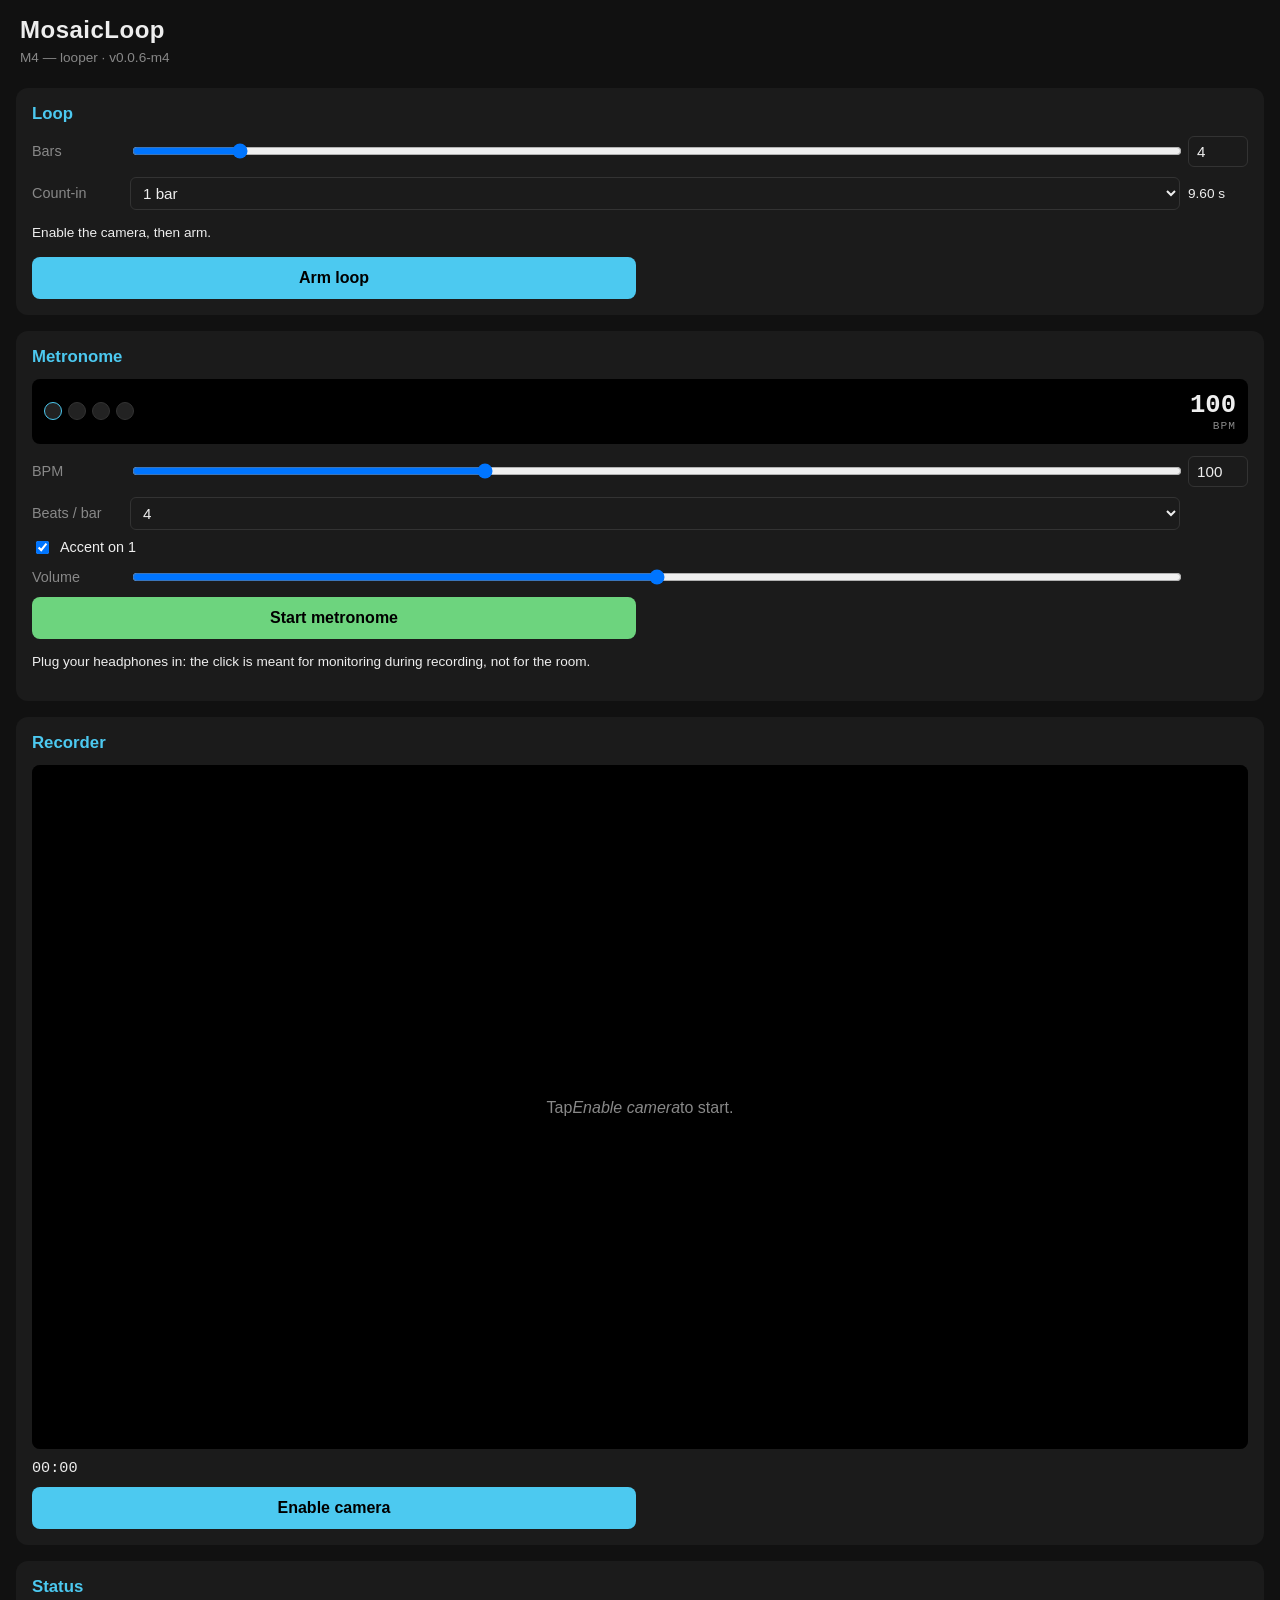
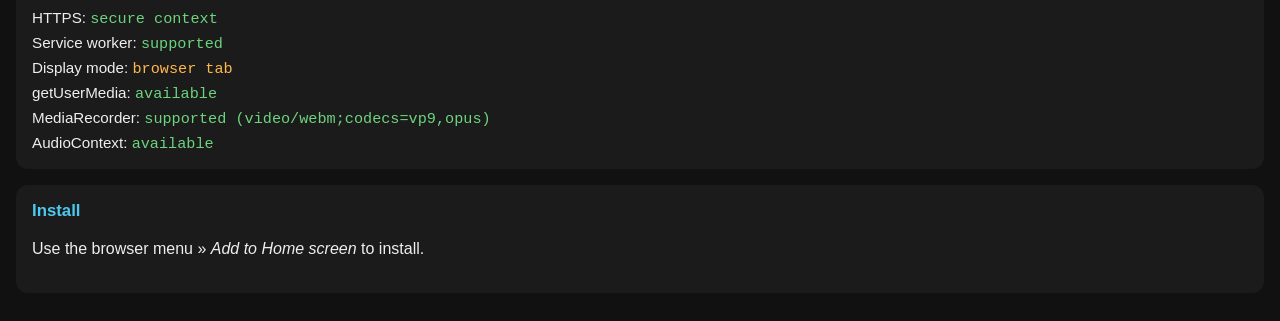
==== index.html @ 49df07f1 "feat(mobile/m4): looper engine — record exactly N bars on the downbeat mobile/main.js gains a Looper" ====
<!DOCTYPE html>
<html lang="en">
<head>
  <meta charset="UTF-8" />
  <meta name="viewport" content="width=device-width, initial-scale=1, viewport-fit=cover" />
  <meta name="theme-color" content="#111111" />
  <title>MosaicLoop</title>
  <link rel="manifest" href="./manifest.webmanifest" />
  <link rel="icon" href="./icons/icon.svg" type="image/svg+xml" />
  <link rel="stylesheet" href="./styles.css" />
</head>
<body>
  <header>
    <h1>MosaicLoop</h1>
    <p class="tag">M4 — looper · <span id="app-version">v0.0.6-m4</span></p>
  </header>

  <main>
    <section class="card">
      <h2>Loop</h2>

      <div class="metro-row">
        <label for="loop-bars">Bars</label>
        <input type="range" id="loop-bars" min="1" max="32" step="1" value="4" />
        <input type="number" id="loop-bars-num" min="1" max="32" step="1" value="4" />
      </div>

      <div class="metro-row">
        <label for="loop-countin">Count-in</label>
        <select id="loop-countin">
          <option value="0">none</option>
          <option value="1" selected>1 bar</option>
          <option value="2">2 bars</option>
        </select>
        <span class="muted small" id="loop-duration">—</span>
      </div>

      <p id="loop-status" class="muted small">Enable the camera, then arm.</p>

      <div class="rec-controls">
        <button id="loop-arm-btn">Arm loop</button>
        <button id="loop-cancel-btn" hidden>Cancel</button>
      </div>
    </section>
    <section class="card">
      <h2>Metronome</h2>

      <div class="metro-display">
        <div class="metro-leds" id="metro-leds"></div>
        <div class="metro-bpm">
          <span id="metro-bpm-val">100</span>
          <small>BPM</small>
        </div>
      </div>

      <div class="metro-row">
        <label for="metro-bpm">BPM</label>
        <input type="range" id="metro-bpm" min="40" max="220" step="1" value="100" />
        <input type="number" id="metro-bpm-num" min="40" max="220" step="1" value="100" />
      </div>

      <div class="metro-row">
        <label for="metro-beats">Beats / bar</label>
        <select id="metro-beats">
          <option>2</option>
          <option>3</option>
          <option selected>4</option>
          <option>6</option>
          <option>8</option>
        </select>
        <label class="inline">
          <input type="checkbox" id="metro-accent" checked />
          Accent on 1
        </label>
      </div>

      <div class="metro-row">
        <label for="metro-vol">Volume</label>
        <input type="range" id="metro-vol" min="0" max="1" step="0.01" value="0.5" />
      </div>

      <div class="rec-controls">
        <button id="metro-toggle">Start metronome</button>
      </div>

      <p class="muted small">Plug your headphones in: the click is meant
        for monitoring during recording, not for the room.</p>
    </section>
    <section class="card">
      <h2>Recorder</h2>

      <div id="rec-stage">
        <video id="preview" autoplay muted playsinline></video>
        <video id="playback" controls playsinline hidden></video>
        <p id="rec-msg" class="muted">Tap <em>Enable camera</em> to start.</p>
      </div>

      <div class="rec-meta">
        <span id="rec-timer">00:00</span>
        <span id="rec-info" class="muted"></span>
      </div>

      <div class="rec-controls">
        <button id="enable-btn">Enable camera</button>
        <button id="record-btn" hidden>Record</button>
        <button id="stop-btn" hidden>Stop</button>
        <button id="flip-btn" hidden title="Switch camera">Flip</button>
        <a id="download-link" hidden class="btn-link" download>Download</a>
      </div>
    </section>

    <section class="card">
      <h2>Status</h2>
      <ul id="status">
        <li>HTTPS: <span id="s-https">…</span></li>
        <li>Service worker: <span id="s-sw">…</span></li>
        <li>Display mode: <span id="s-display">…</span></li>
        <li>getUserMedia: <span id="s-gum">…</span></li>
        <li>MediaRecorder: <span id="s-mr">…</span></li>
        <li>AudioContext: <span id="s-ac">…</span></li>
      </ul>
    </section>

    <section class="card">
      <h2>Install</h2>
      <p>Use the browser menu &raquo; <em>Add to Home screen</em> to install.</p>
      <button id="install-btn" hidden>Install app</button>
    </section>
  </main>

  <script src="./main.js" type="module"></script>
</body>
</html>
---- styles.css ----
:root {
  --bg: #111;
  --fg: #eee;
  --muted: #888;
  --accent: #4cc9f0;
  --card: #1b1b1b;
  --ok: #6dd47e;
  --warn: #ffb84d;
  --bad: #ff6b6b;
}

* { box-sizing: border-box; }

/* Make the HTML `hidden` attribute reliable even when other rules set
   `display`. Without this, `<video id="..." hidden>` stays visible
   because the ID rule wins over the UA stylesheet. */
[hidden] { display: none !important; }

html, body {
  margin: 0;
  padding: 0;
  background: var(--bg);
  color: var(--fg);
  font-family: -apple-system, BlinkMacSystemFont, "Segoe UI", Roboto,
               sans-serif;
  font-size: 16px;
  min-height: 100vh;
}

body {
  padding: env(safe-area-inset-top) env(safe-area-inset-right)
           env(safe-area-inset-bottom) env(safe-area-inset-left);
}

header {
  padding: 16px 20px 8px;
}

h1 {
  margin: 0;
  font-size: 1.5rem;
  letter-spacing: 0.5px;
}

.tag {
  margin: 4px 0 0;
  color: var(--muted);
  font-size: 0.85rem;
}

main {
  padding: 12px 16px 32px;
  display: flex;
  flex-direction: column;
  gap: 16px;
}

.card {
  background: var(--card);
  border-radius: 12px;
  padding: 16px;
}

.card h2 {
  margin: 0 0 12px;
  font-size: 1.05rem;
  color: var(--accent);
}

ul {
  list-style: none;
  margin: 0;
  padding: 0;
  display: flex;
  flex-direction: column;
  gap: 6px;
}

li { font-size: 0.95rem; }

li span {
  font-family: ui-monospace, SFMono-Regular, Menlo, monospace;
  color: var(--muted);
}

li span.ok { color: var(--ok); }
li span.warn { color: var(--warn); }
li span.bad { color: var(--bad); }

code {
  font-family: ui-monospace, SFMono-Regular, Menlo, monospace;
  background: #000;
  padding: 1px 5px;
  border-radius: 4px;
  font-size: 0.9em;
}

button {
  appearance: none;
  border: 0;
  background: var(--accent);
  color: #000;
  font-weight: 600;
  font-size: 1rem;
  padding: 12px 20px;
  border-radius: 8px;
  width: 100%;
  cursor: pointer;
}

button:disabled {
  opacity: 0.5;
  cursor: default;
}

p { line-height: 1.45; }

/* ---------- Recorder ---------- */

#rec-stage {
  position: relative;
  background: #000;
  border-radius: 8px;
  overflow: hidden;
  aspect-ratio: 16 / 9;
  margin-bottom: 10px;
}

#preview, #playback {
  width: 100%;
  height: 100%;
  object-fit: contain;
  background: #000;
  display: block;
}

#rec-msg {
  position: absolute;
  inset: 0;
  display: flex;
  align-items: center;
  justify-content: center;
  margin: 0;
  padding: 12px;
  text-align: center;
  background: rgba(0, 0, 0, 0.55);
  color: var(--fg);
}
#rec-msg.muted { color: var(--muted); }
#rec-msg.warn  { color: var(--warn); }
#rec-msg.bad   { color: var(--bad);  }
#rec-msg[hidden] { display: none; }

.rec-meta {
  display: flex;
  justify-content: space-between;
  font-family: ui-monospace, SFMono-Regular, Menlo, monospace;
  font-size: 0.95rem;
  margin-bottom: 10px;
  color: var(--muted);
}
#rec-timer { color: var(--fg); }

.rec-controls {
  display: grid;
  grid-template-columns: 1fr 1fr;
  gap: 8px;
}
.rec-controls button,
.rec-controls .btn-link {
  width: 100%;
}
#record-btn { background: var(--bad); color: #fff; }
#stop-btn   { background: var(--warn); color: #000; }
#flip-btn   { background: #333; color: var(--fg); }

.btn-link {
  display: inline-flex;
  align-items: center;
  justify-content: center;
  text-decoration: none;
  background: var(--ok);
  color: #000;
  font-weight: 600;
  font-size: 1rem;
  padding: 12px 20px;
  border-radius: 8px;
}

/* ---------- Metronome ---------- */

.metro-display {
  display: flex;
  align-items: center;
  justify-content: space-between;
  gap: 12px;
  padding: 12px;
  background: #000;
  border-radius: 8px;
  margin-bottom: 12px;
}

.metro-leds {
  display: flex;
  gap: 6px;
  flex: 1;
  flex-wrap: wrap;
}

.metro-led {
  display: inline-block;
  width: 18px;
  height: 18px;
  border-radius: 50%;
  background: #222;
  border: 1px solid #333;
  transition: background 60ms linear, transform 60ms linear;
}
.metro-led.accent { border-color: var(--accent); }
.metro-led.on { background: var(--accent); transform: scale(1.15); }
.metro-led.flash-accent { background: var(--bad); }

.metro-bpm {
  font-family: ui-monospace, SFMono-Regular, Menlo, monospace;
  font-size: 1.6rem;
  font-weight: 700;
  color: var(--fg);
  text-align: right;
  min-width: 90px;
}
.metro-bpm small {
  display: block;
  font-size: 0.7rem;
  font-weight: 400;
  color: var(--muted);
  letter-spacing: 1px;
}

.metro-row {
  display: grid;
  grid-template-columns: 90px 1fr 60px;
  align-items: center;
  gap: 8px;
  margin-bottom: 10px;
}
.metro-row label {
  font-size: 0.9rem;
  color: var(--muted);
}
.metro-row label.inline {
  grid-column: 1 / -1;
  display: flex;
  align-items: center;
  gap: 8px;
  color: var(--fg);
}
.metro-row input[type="range"] { width: 100%; }
.metro-row input[type="number"],
.metro-row select {
  background: #1b1b1b;
  border: 1px solid #333;
  color: var(--fg);
  padding: 6px 8px;
  border-radius: 6px;
  font-size: 0.95rem;
  font-family: inherit;
}

#metro-toggle {
  background: var(--ok);
  color: #000;
}
#metro-toggle.active {
  background: var(--bad);
  color: #fff;
}

.small { font-size: 0.85rem; }
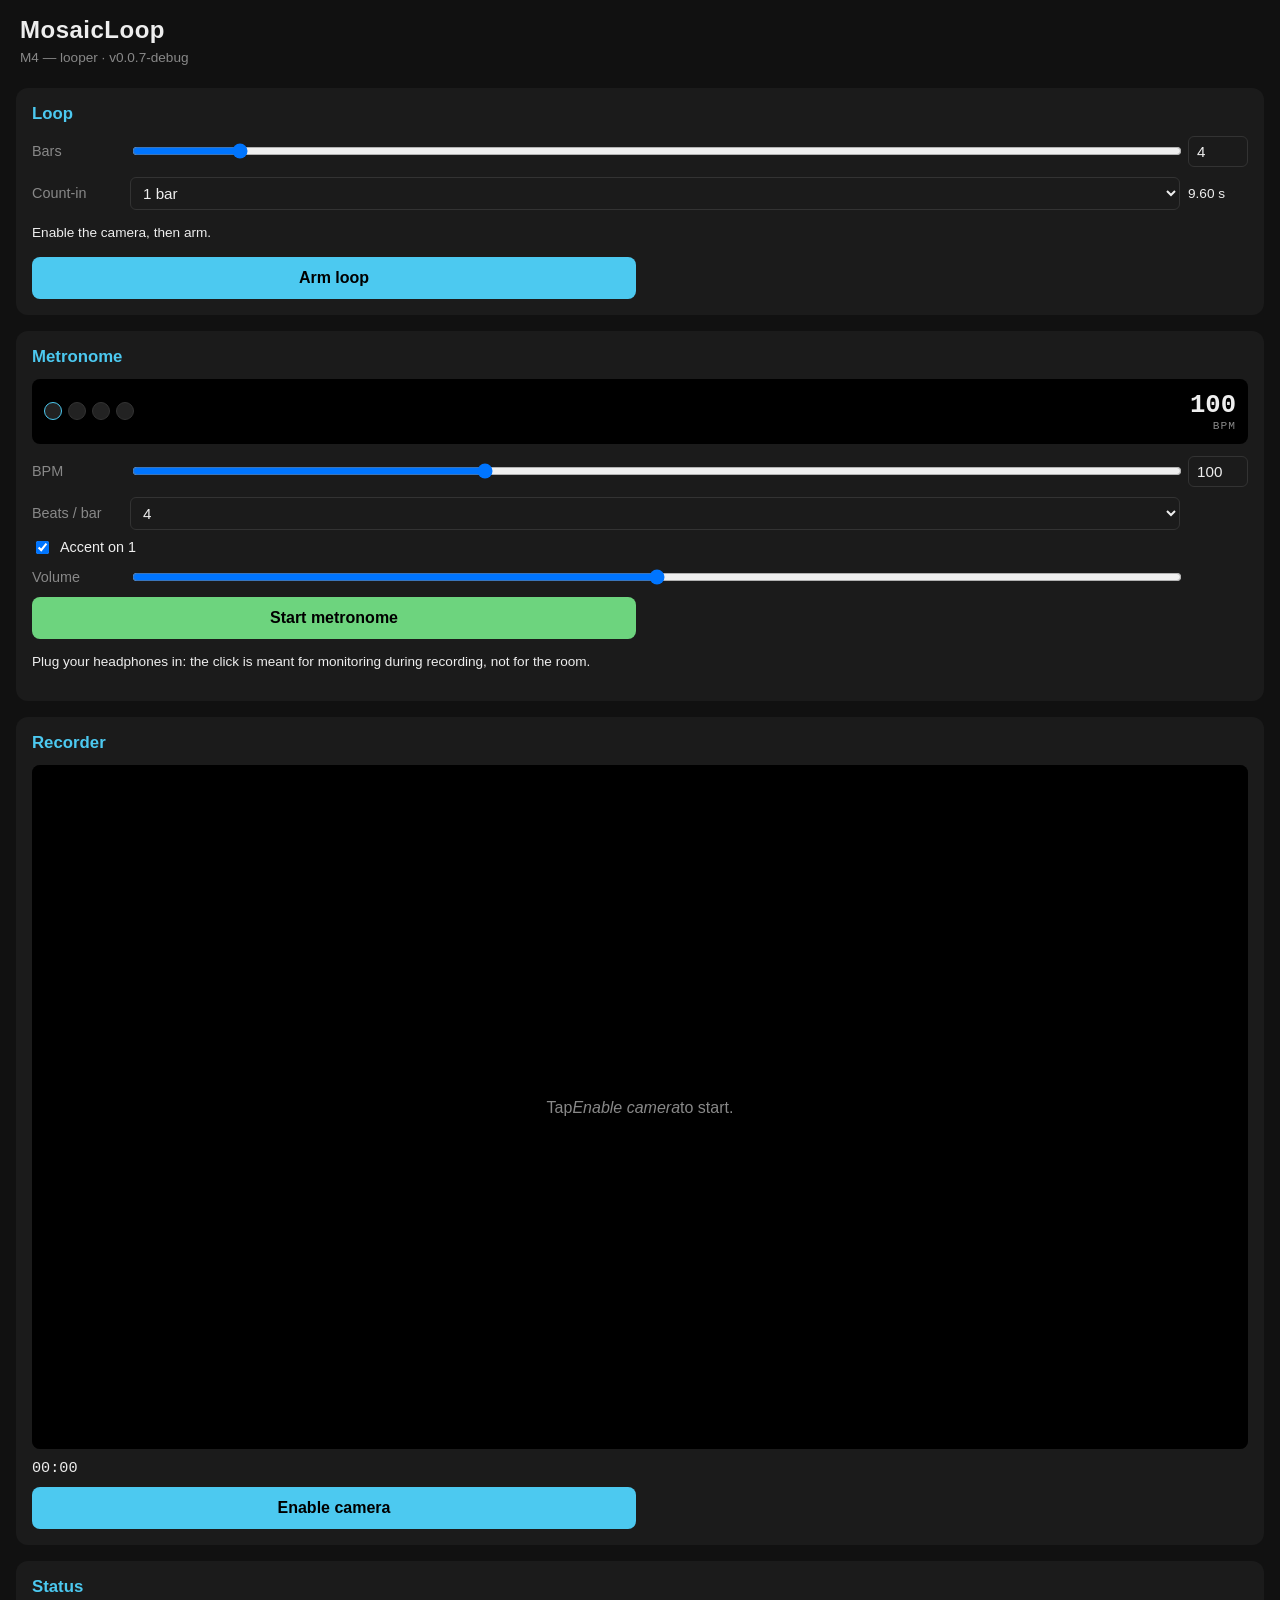
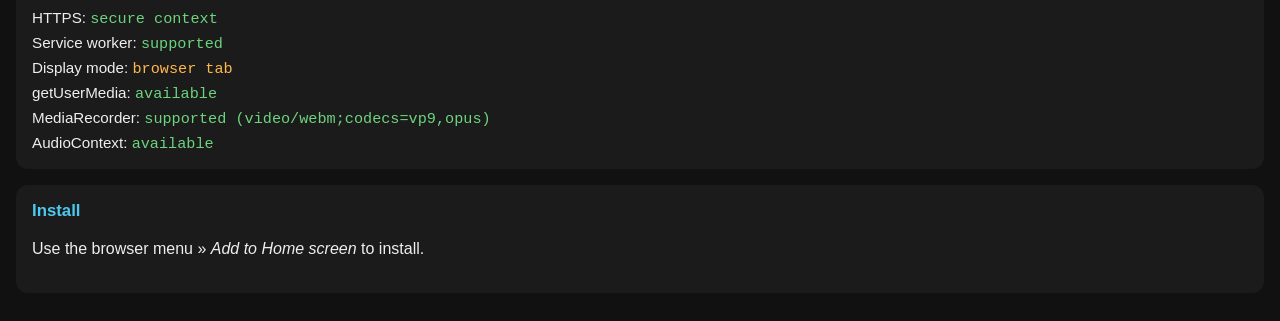
==== commit 8939e4c6: "debug(mobile): on-screen log + try/catch around onArmLoop The Arm button isn't responding on the dev" ====
--- a/index.html
+++ b/index.html
@@ -12,7 +12,7 @@
 <body>
   <header>
     <h1>MosaicLoop</h1>
-    <p class="tag">M4 — looper · <span id="app-version">v0.0.6-m4</span></p>
+    <p class="tag">M4 — looper · <span id="app-version">v0.0.7-debug</span></p>
   </header>
 
   <main>
@@ -126,6 +126,11 @@
       <p>Use the browser menu &raquo; <em>Add to Home screen</em> to install.</p>
       <button id="install-btn" hidden>Install app</button>
     </section>
+
+    <section class="card" id="debug-card" hidden>
+      <h2>Debug</h2>
+      <pre id="debug-log"></pre>
+    </section>
   </main>
 
   <script src="./main.js" type="module"></script>
--- a/styles.css
+++ b/styles.css
@@ -276,3 +276,16 @@
 }
 
 .small { font-size: 0.85rem; }
+
+#debug-log {
+  margin: 0;
+  padding: 8px;
+  background: #000;
+  color: #4cc9f0;
+  font-family: ui-monospace, SFMono-Regular, Menlo, monospace;
+  font-size: 0.75rem;
+  white-space: pre-wrap;
+  word-break: break-word;
+  max-height: 200px;
+  overflow-y: auto;
+}
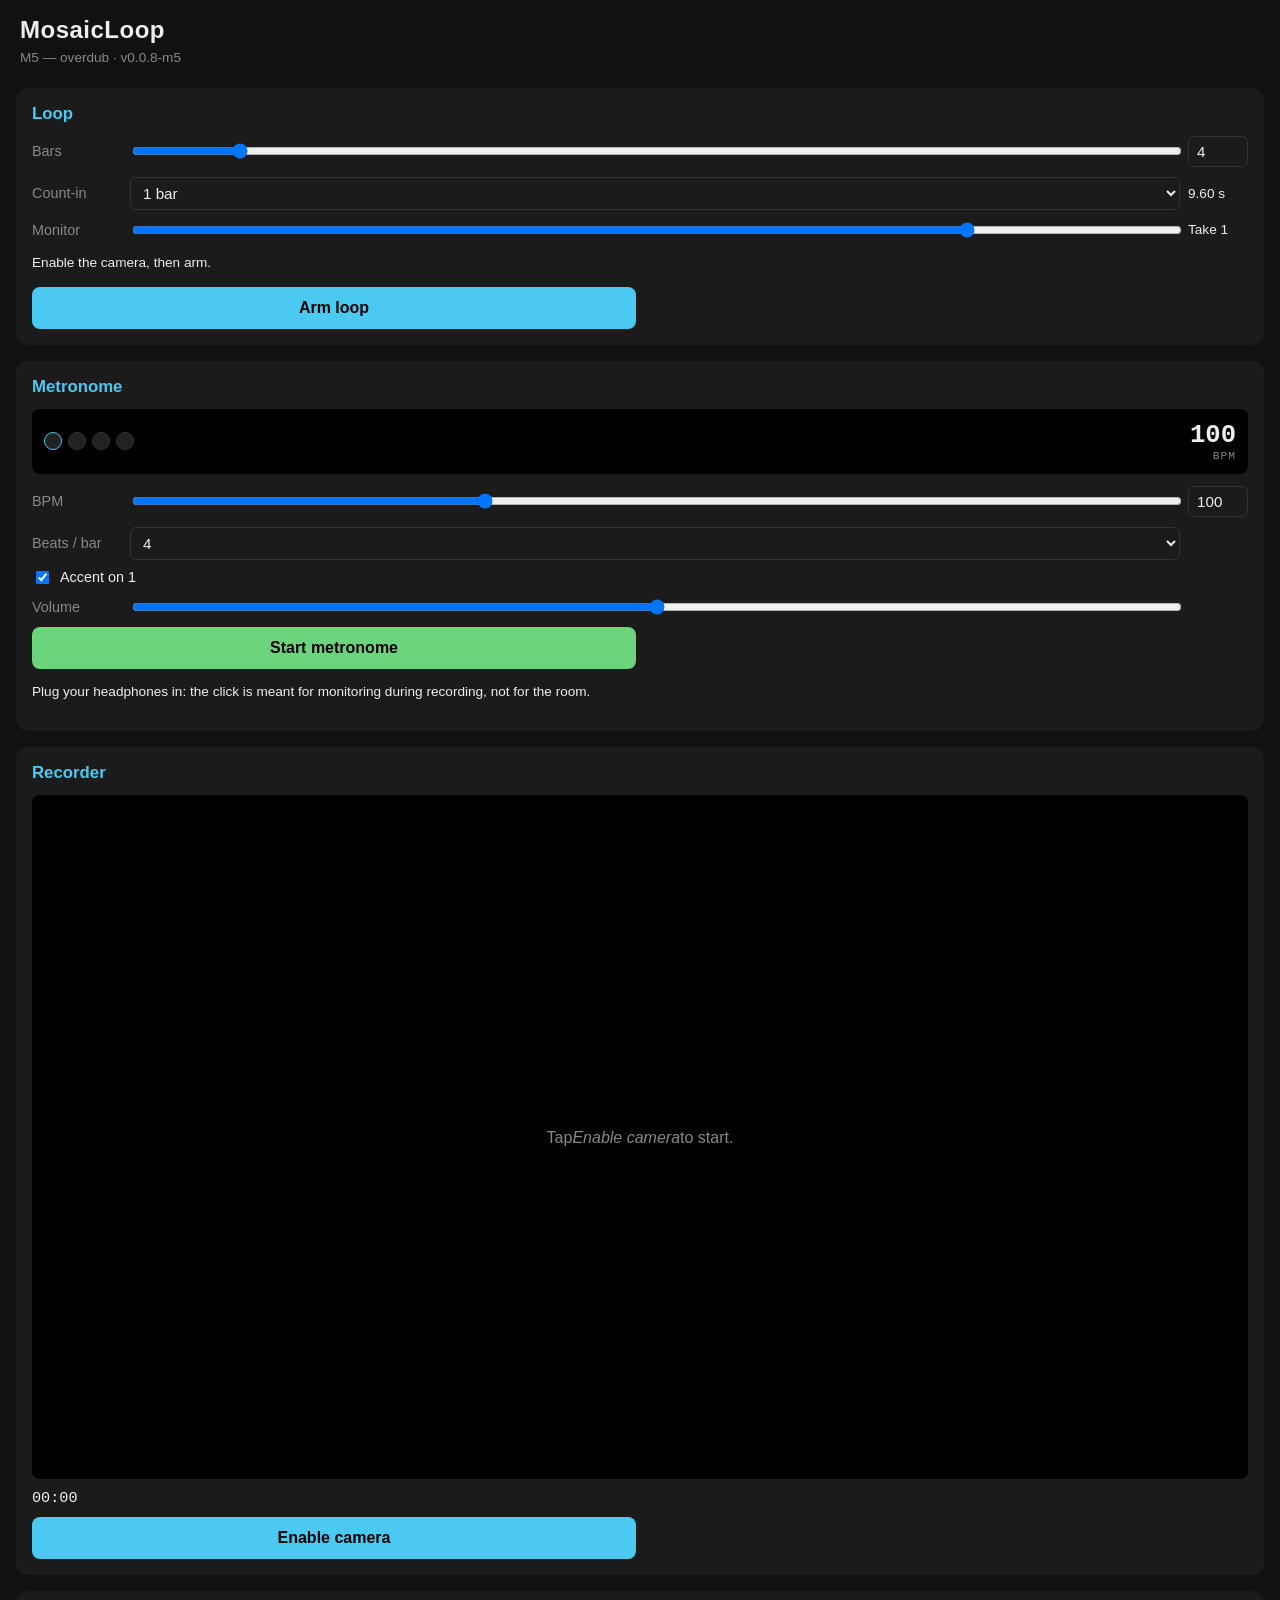
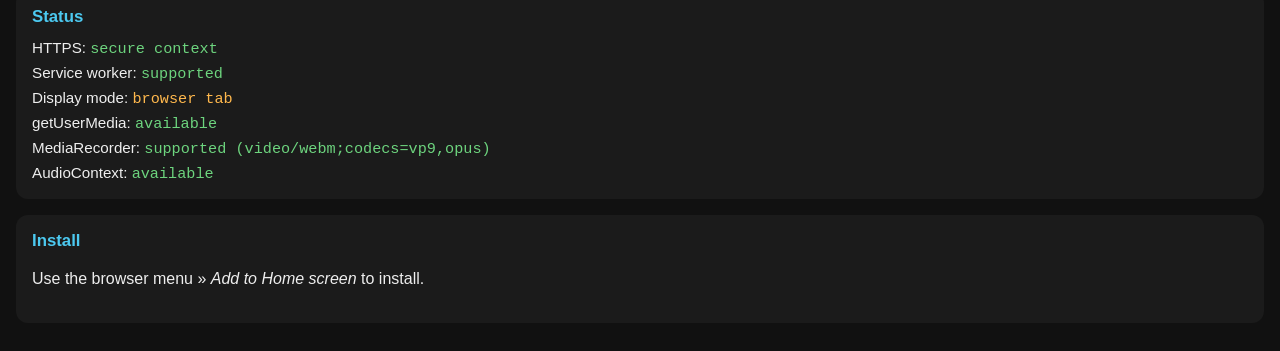
==== commit 2e354ef6: "feat(mobile/m5): overdub — monitor previous takes during recording mobile/main.js gains a Takes sect" ====
--- a/index.html
+++ b/index.html
@@ -12,7 +12,7 @@
 <body>
   <header>
     <h1>MosaicLoop</h1>
-    <p class="tag">M4 — looper · <span id="app-version">v0.0.7-debug</span></p>
+    <p class="tag">M5 — overdub · <span id="app-version">v0.0.8-m5</span></p>
   </header>
 
   <main>
@@ -35,12 +35,28 @@
         <span class="muted small" id="loop-duration">—</span>
       </div>
 
+      <div class="metro-row">
+        <label for="monitor-vol">Monitor</label>
+        <input type="range" id="monitor-vol" min="0" max="1" step="0.01" value="0.8" />
+        <span class="muted small" id="loop-take-counter">Take 1</span>
+      </div>
+
       <p id="loop-status" class="muted small">Enable the camera, then arm.</p>
 
       <div class="rec-controls">
         <button id="loop-arm-btn">Arm loop</button>
         <button id="loop-cancel-btn" hidden>Cancel</button>
       </div>
+    </section>
+
+    <section class="card" id="takes-card" hidden>
+      <h2>Takes</h2>
+      <ul id="takes-list" class="takes-list"></ul>
+      <div class="rec-controls">
+        <button id="takes-clear-btn">Clear all takes</button>
+      </div>
+      <p class="muted small">Tempo is locked while takes exist. Clear
+        them to change BPM, beats per bar, or loop length.</p>
     </section>
     <section class="card">
       <h2>Metronome</h2>
--- a/styles.css
+++ b/styles.css
@@ -289,3 +289,58 @@
   max-height: 200px;
   overflow-y: auto;
 }
+
+/* ---------- Takes list ---------- */
+
+.takes-list {
+  display: flex;
+  flex-direction: column;
+  gap: 8px;
+  margin-bottom: 12px;
+}
+
+.take-item {
+  display: grid;
+  grid-template-columns: 80px 1fr auto auto;
+  align-items: center;
+  gap: 8px;
+  background: #1b1b1b;
+  border: 1px solid #333;
+  border-radius: 8px;
+  padding: 8px;
+}
+
+.take-label {
+  font-weight: 600;
+  font-size: 0.95rem;
+}
+.take-label.warn { color: var(--warn); }
+
+.take-item audio {
+  width: 100%;
+  height: 32px;
+}
+
+.take-btn {
+  display: inline-flex;
+  align-items: center;
+  justify-content: center;
+  text-decoration: none;
+  background: #333;
+  color: var(--fg);
+  font-weight: 600;
+  font-size: 0.85rem;
+  padding: 6px 10px;
+  border-radius: 6px;
+  border: 0;
+  width: auto;
+  min-width: 36px;
+}
+.take-btn.take-del { background: var(--bad); color: #fff; }
+
+#takes-clear-btn { background: #333; color: var(--fg); }
+
+input:disabled, select:disabled {
+  opacity: 0.5;
+  pointer-events: none;
+}
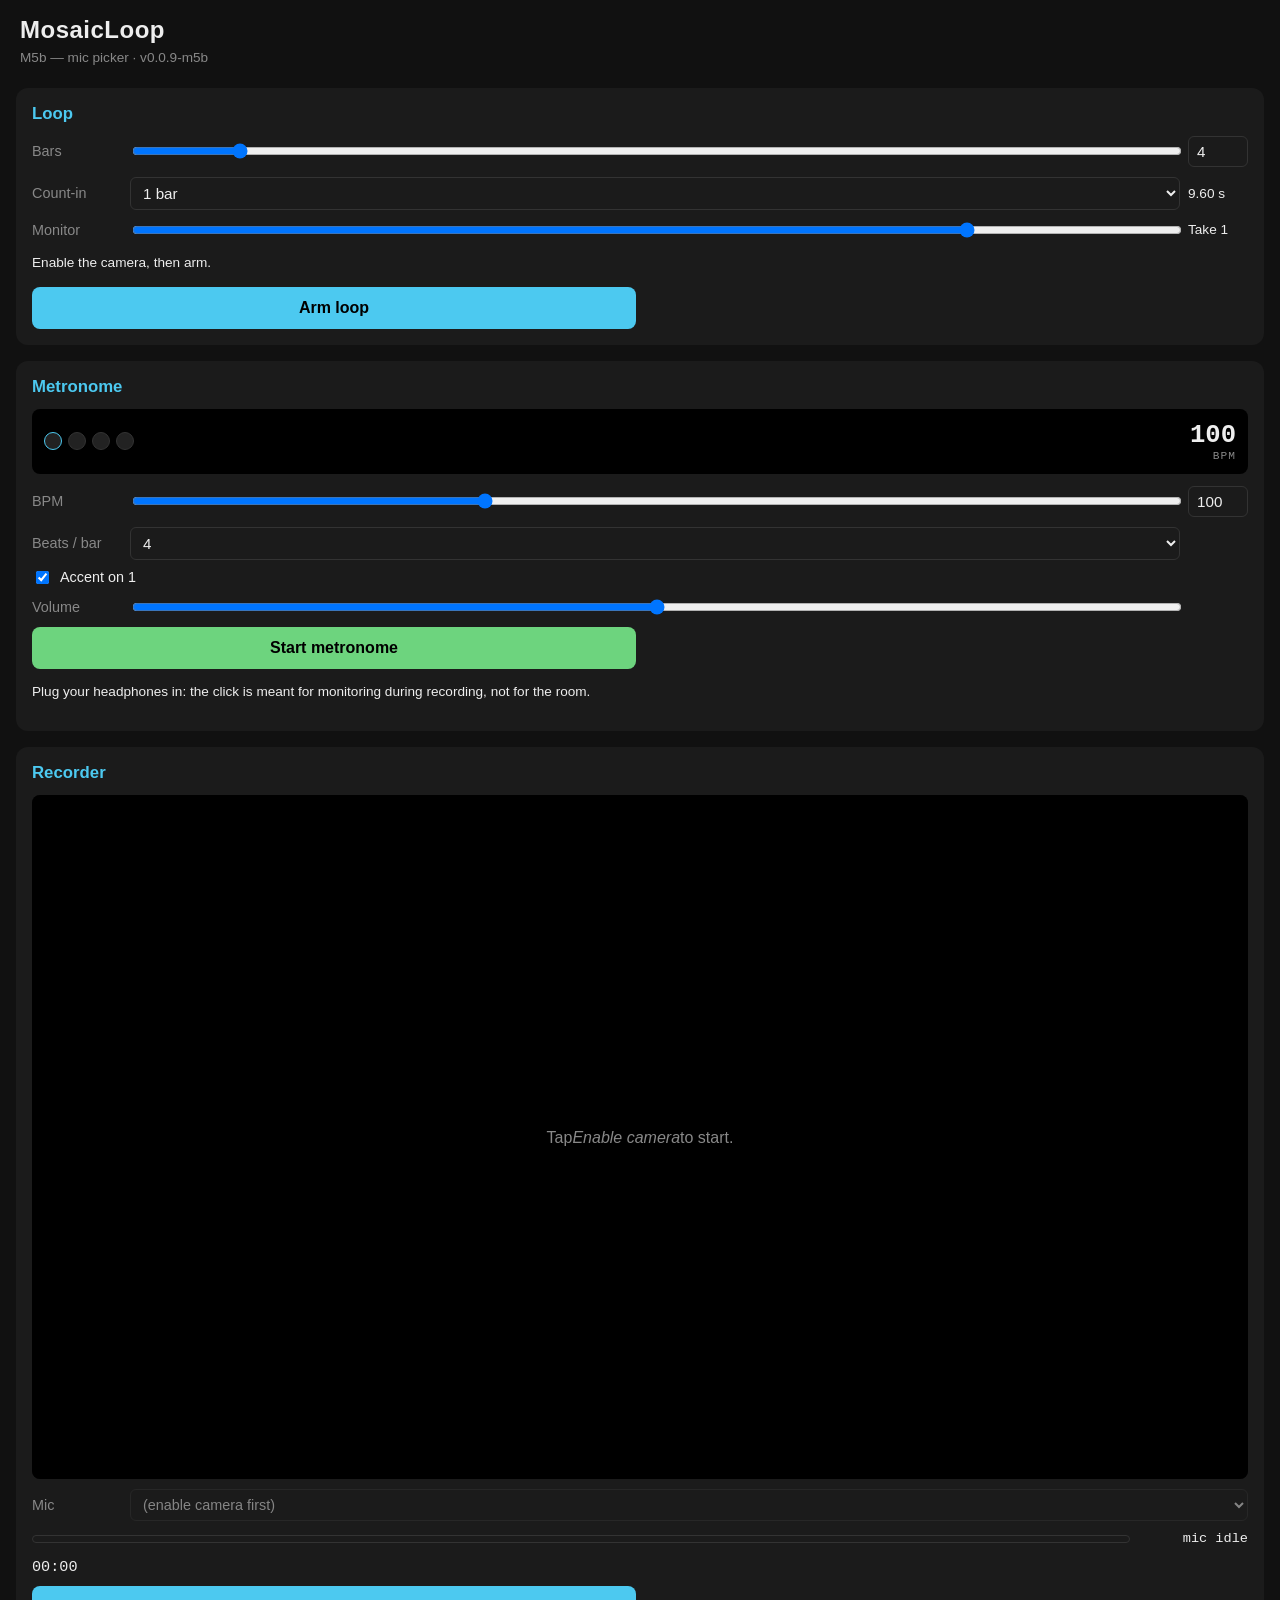
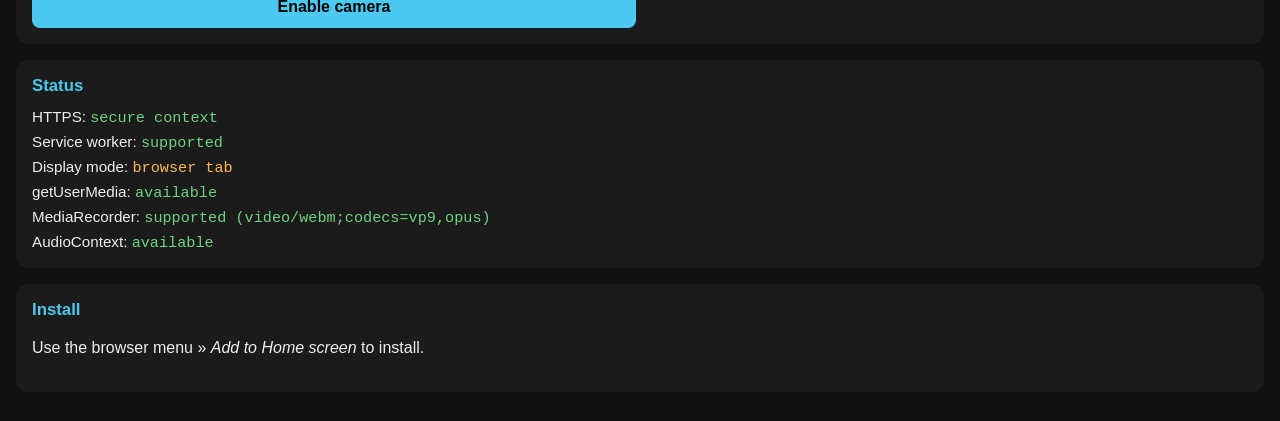
==== commit 59060045: "feat(mobile/m5b): mic picker + VU meter Diagnose 'no audio captured' issues without guessing:  - enu" ====
--- a/index.html
+++ b/index.html
@@ -12,7 +12,7 @@
 <body>
   <header>
     <h1>MosaicLoop</h1>
-    <p class="tag">M5 — overdub · <span id="app-version">v0.0.8-m5</span></p>
+    <p class="tag">M5b — mic picker · <span id="app-version">v0.0.9-m5b</span></p>
   </header>
 
   <main>
@@ -111,6 +111,18 @@
         <p id="rec-msg" class="muted">Tap <em>Enable camera</em> to start.</p>
       </div>
 
+      <div class="metro-row mic-row">
+        <label for="mic-select">Mic</label>
+        <select id="mic-select" disabled>
+          <option>(enable camera first)</option>
+        </select>
+      </div>
+
+      <div class="vu-wrap">
+        <div class="vu-bar"><div id="vu-fill"></div></div>
+        <span id="vu-label" class="muted small">mic idle</span>
+      </div>
+
       <div class="rec-meta">
         <span id="rec-timer">00:00</span>
         <span id="rec-info" class="muted"></span>
--- a/styles.css
+++ b/styles.css
@@ -344,3 +344,47 @@
   opacity: 0.5;
   pointer-events: none;
 }
+
+/* ---------- Mic picker + VU meter ---------- */
+
+.mic-row select {
+  grid-column: 2 / span 2;
+  background: #1b1b1b;
+  border: 1px solid #333;
+  color: var(--fg);
+  padding: 6px 8px;
+  border-radius: 6px;
+  font-size: 0.9rem;
+  font-family: inherit;
+  width: 100%;
+}
+
+.vu-wrap {
+  display: flex;
+  align-items: center;
+  gap: 8px;
+  margin: 8px 0 12px;
+}
+
+.vu-bar {
+  flex: 1;
+  height: 8px;
+  background: #1b1b1b;
+  border: 1px solid #333;
+  border-radius: 4px;
+  overflow: hidden;
+}
+
+#vu-fill {
+  height: 100%;
+  width: 0%;
+  background: linear-gradient(to right, var(--ok) 0%, var(--ok) 70%,
+                                       var(--warn) 80%, var(--bad) 100%);
+  transition: width 60ms linear;
+}
+
+#vu-label {
+  min-width: 110px;
+  text-align: right;
+  font-family: ui-monospace, SFMono-Regular, Menlo, monospace;
+}
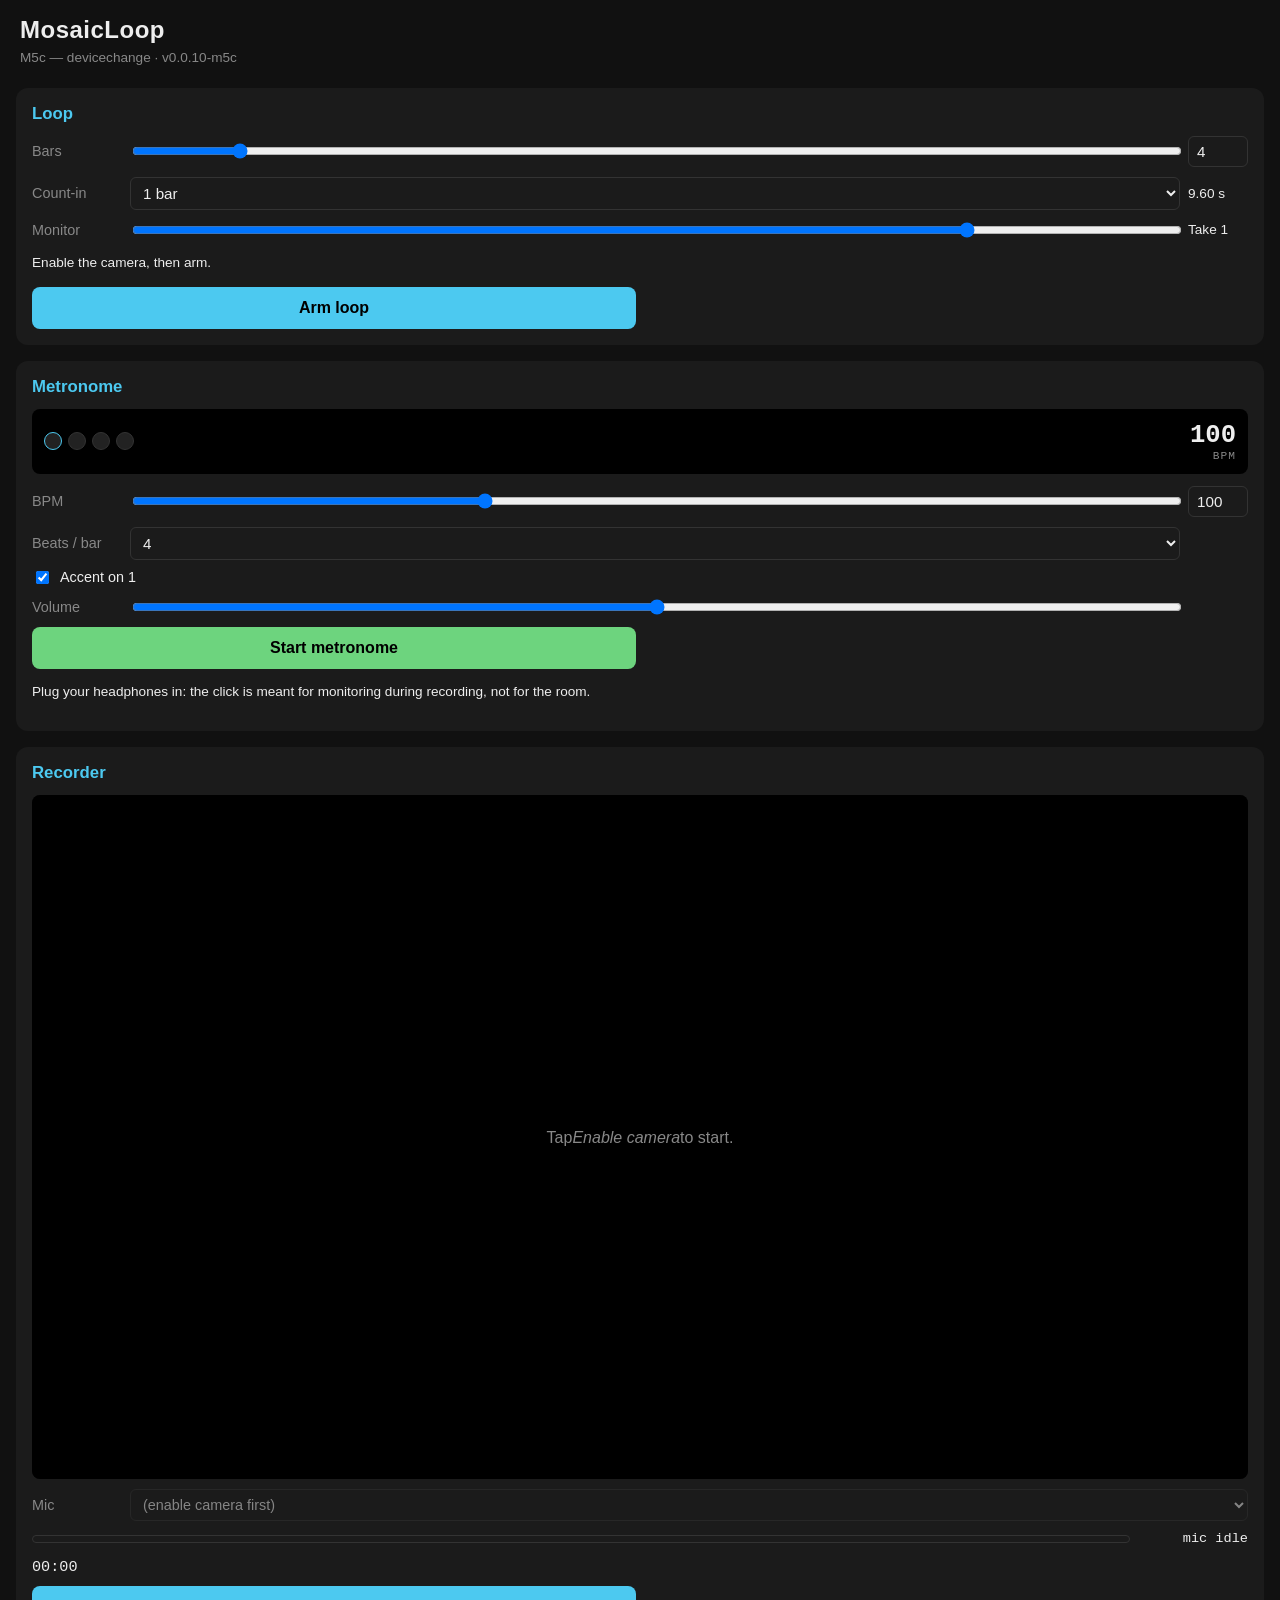
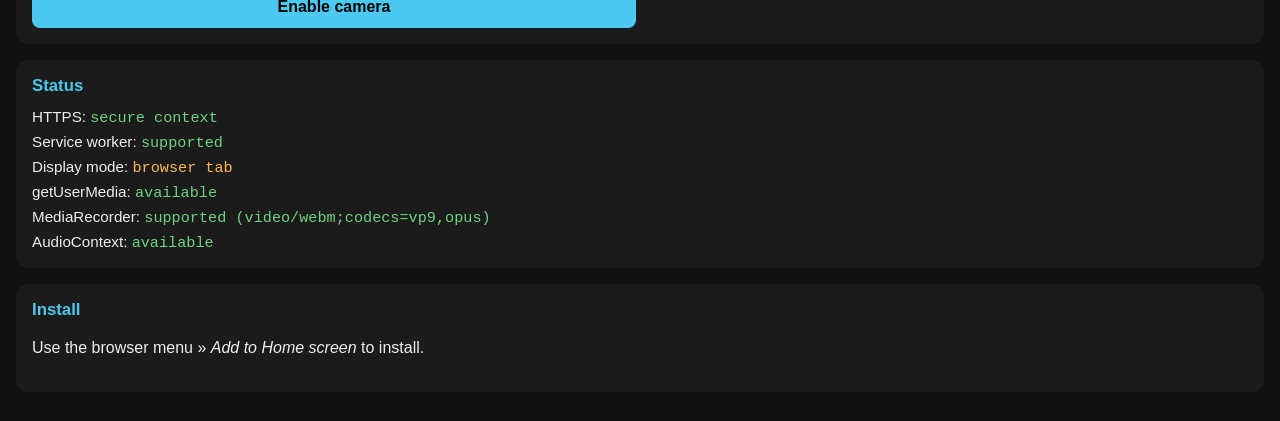
==== commit 605cb63d: "feat(mobile/m5c): auto-refresh mic list on devicechange navigator.mediaDevices.devicechange fires wh" ====
--- a/index.html
+++ b/index.html
@@ -12,7 +12,7 @@
 <body>
   <header>
     <h1>MosaicLoop</h1>
-    <p class="tag">M5b — mic picker · <span id="app-version">v0.0.9-m5b</span></p>
+    <p class="tag">M5c — devicechange · <span id="app-version">v0.0.10-m5c</span></p>
   </header>
 
   <main>
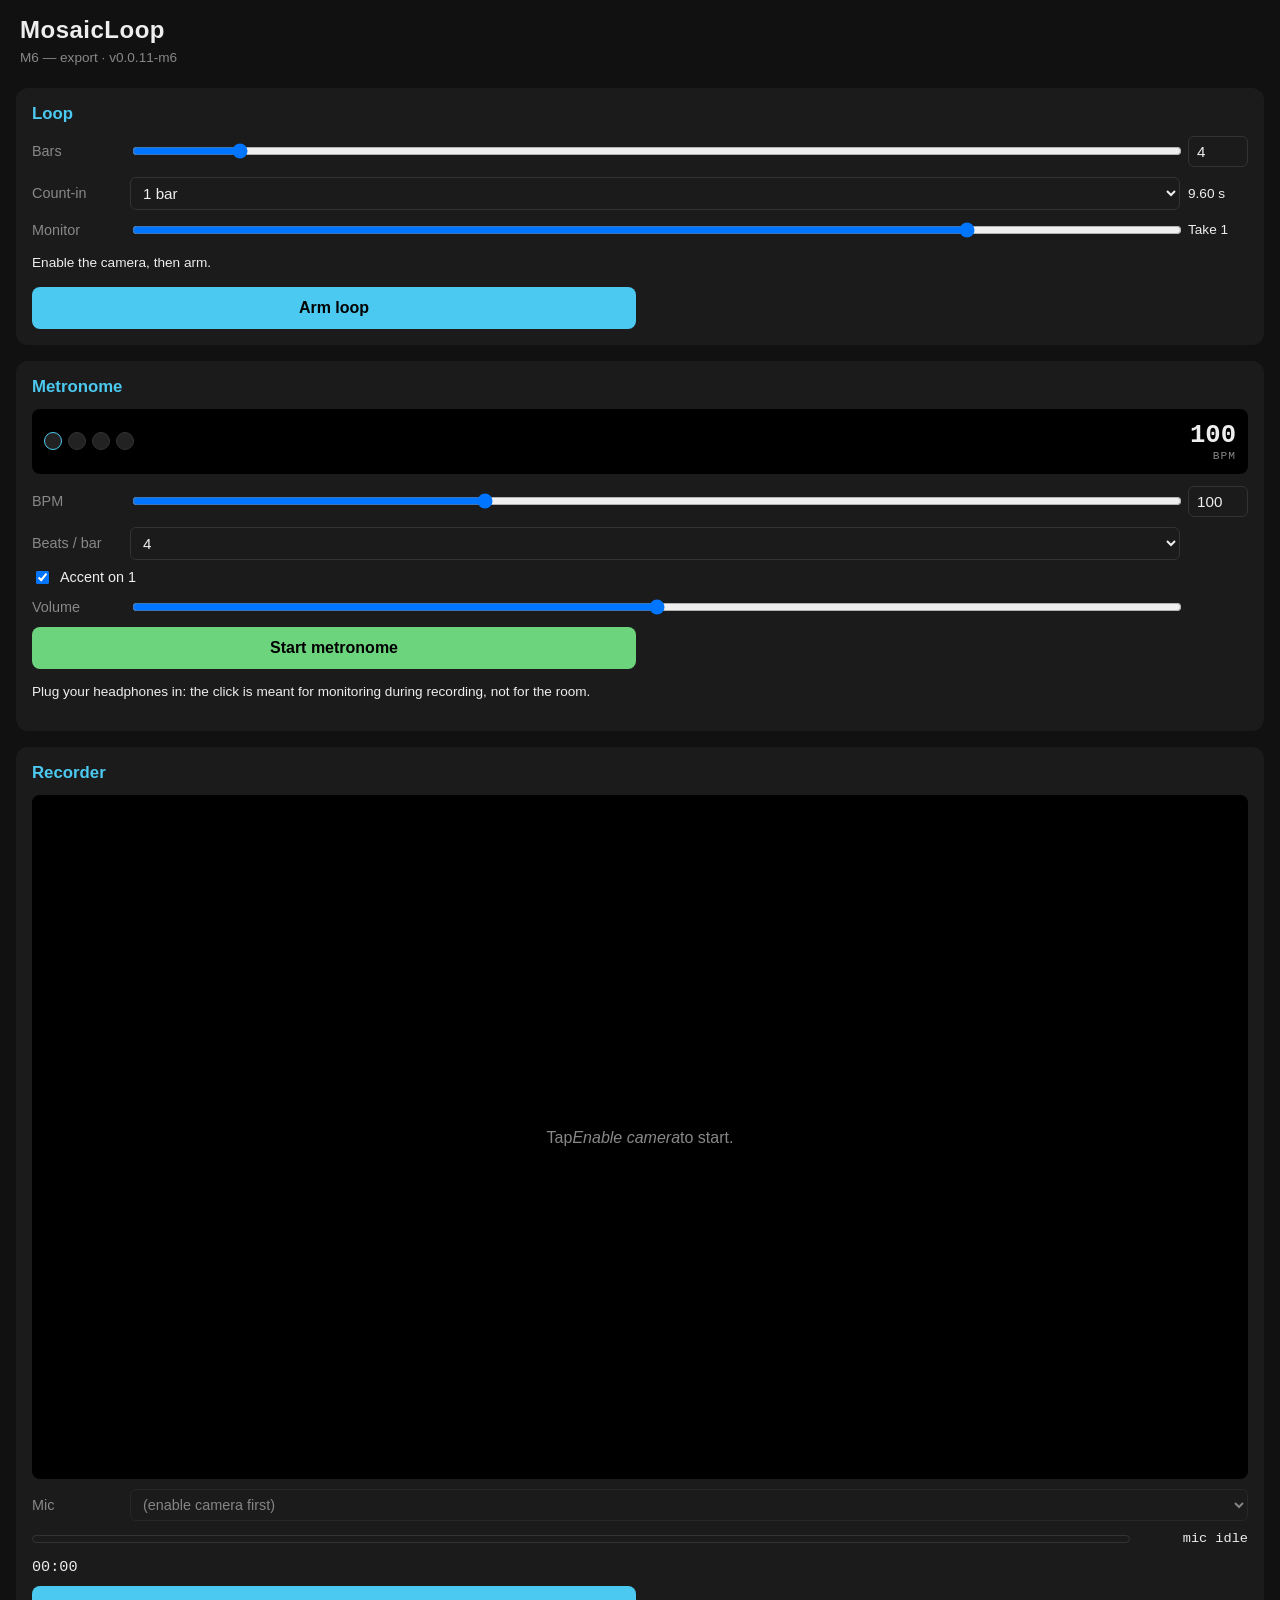
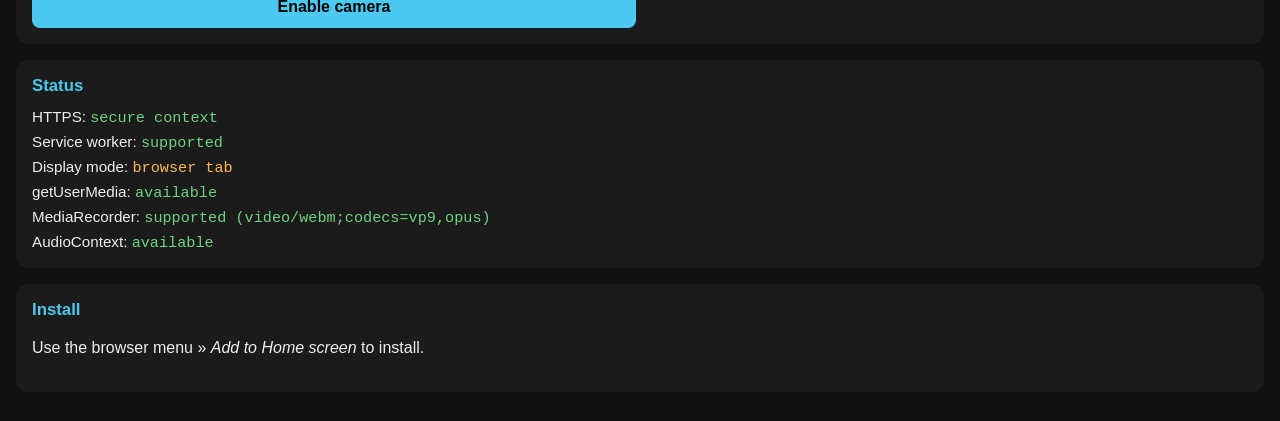
==== commit eda887a9: "feat(mobile/m6): export session as ZIP with manifest mobile/zipstore.js — minimal STORE-only ZIP enc" ====
--- a/index.html
+++ b/index.html
@@ -12,7 +12,7 @@
 <body>
   <header>
     <h1>MosaicLoop</h1>
-    <p class="tag">M5c — devicechange · <span id="app-version">v0.0.10-m5c</span></p>
+    <p class="tag">M6 — export · <span id="app-version">v0.0.11-m6</span></p>
   </header>
 
   <main>
@@ -53,6 +53,7 @@
       <h2>Takes</h2>
       <ul id="takes-list" class="takes-list"></ul>
       <div class="rec-controls">
+        <button id="takes-export-btn">Export session</button>
         <button id="takes-clear-btn">Clear all takes</button>
       </div>
       <p class="muted small">Tempo is locked while takes exist. Clear
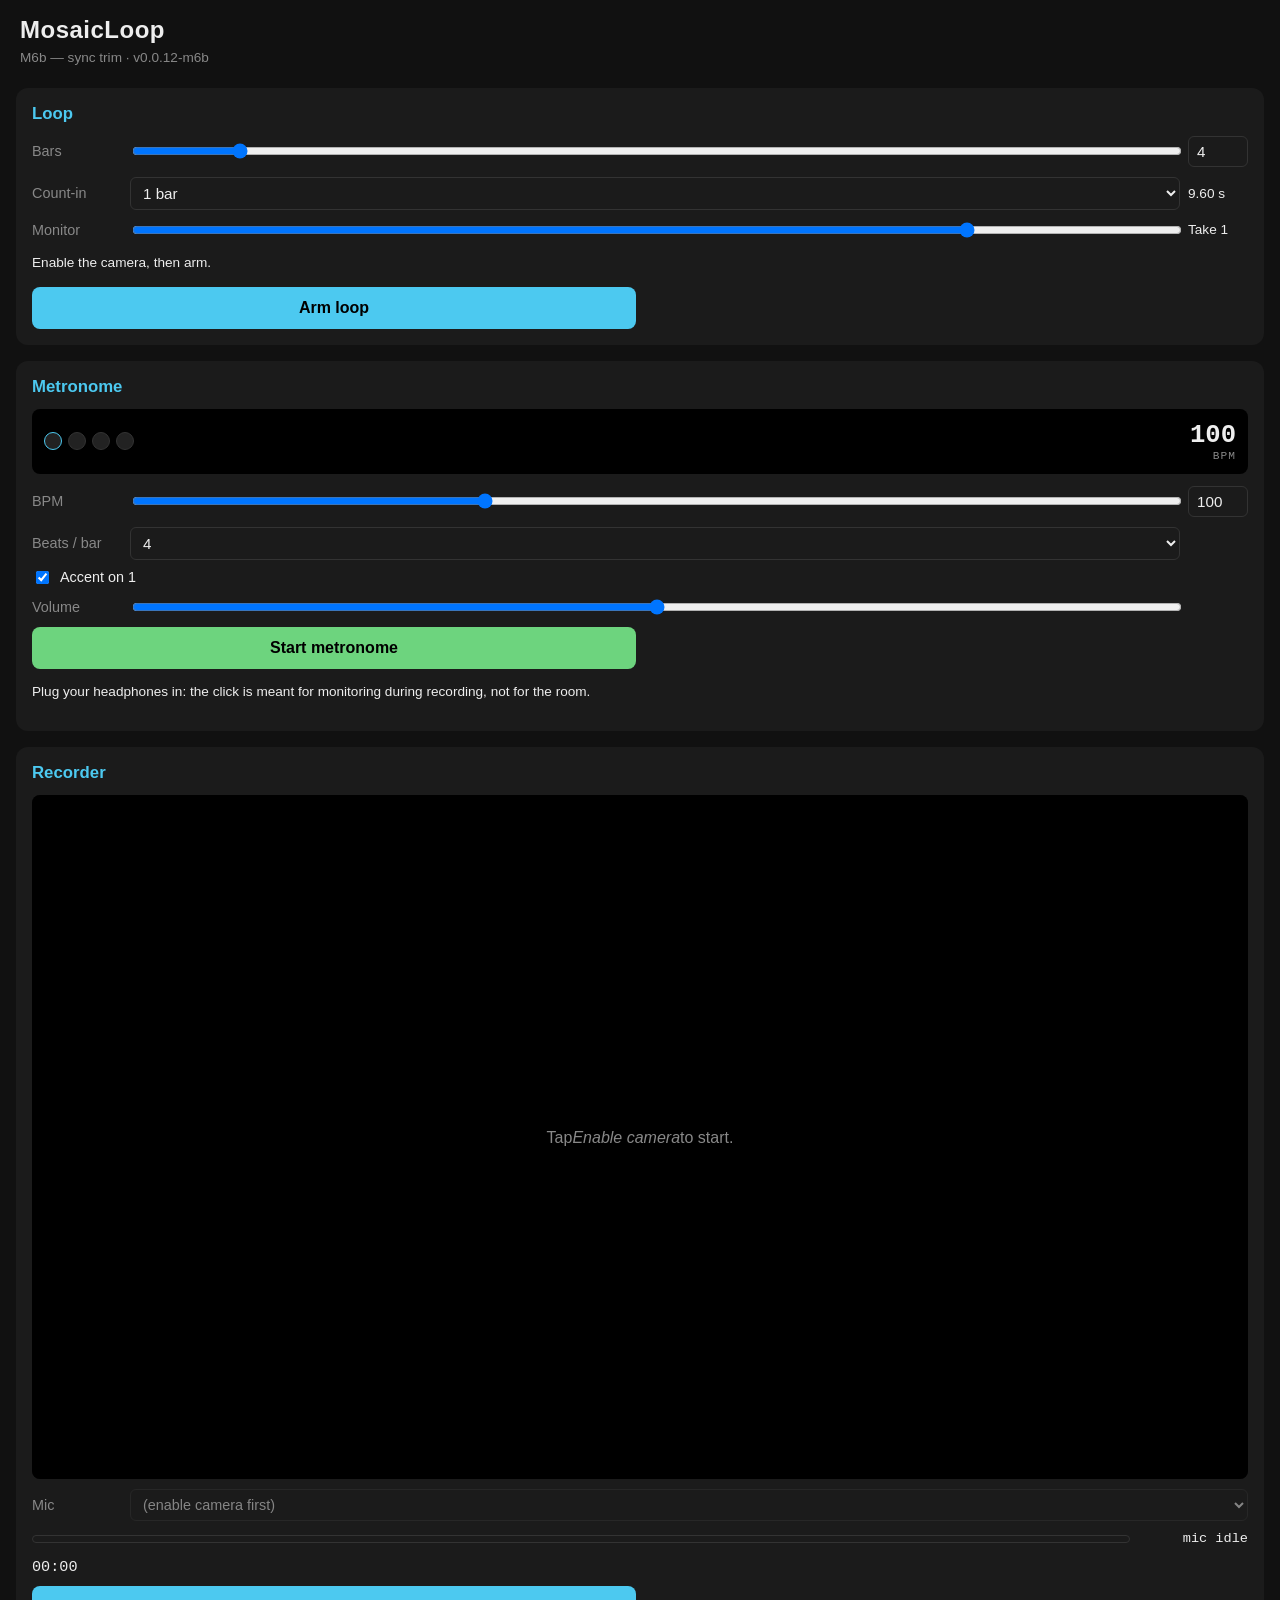
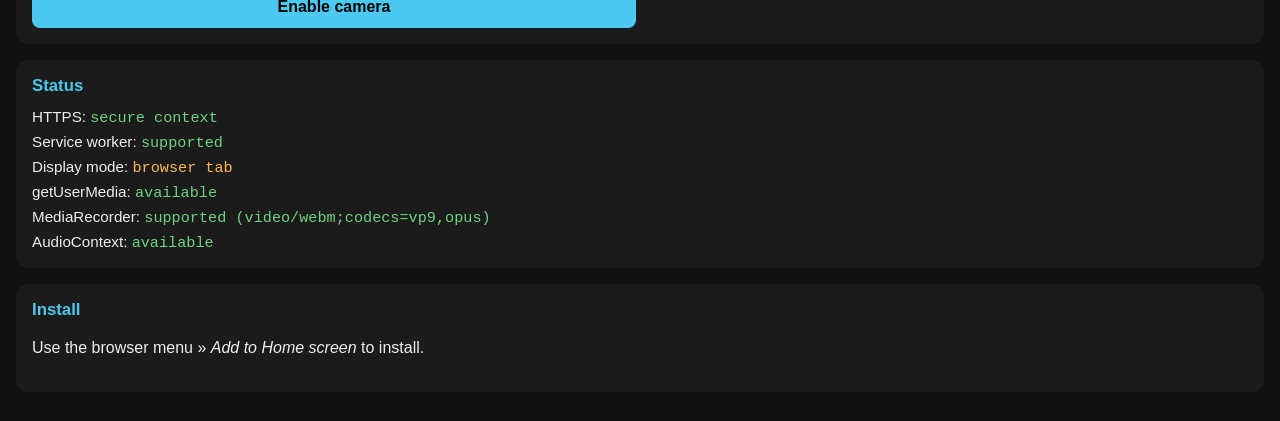
==== commit e5374abb: "fix(mobile/m6b): trim MediaRecorder leading silence on overdub playback Symptom: when an overdub tak" ====
--- a/index.html
+++ b/index.html
@@ -12,7 +12,7 @@
 <body>
   <header>
     <h1>MosaicLoop</h1>
-    <p class="tag">M6 — export · <span id="app-version">v0.0.11-m6</span></p>
+    <p class="tag">M6b — sync trim · <span id="app-version">v0.0.12-m6b</span></p>
   </header>
 
   <main>
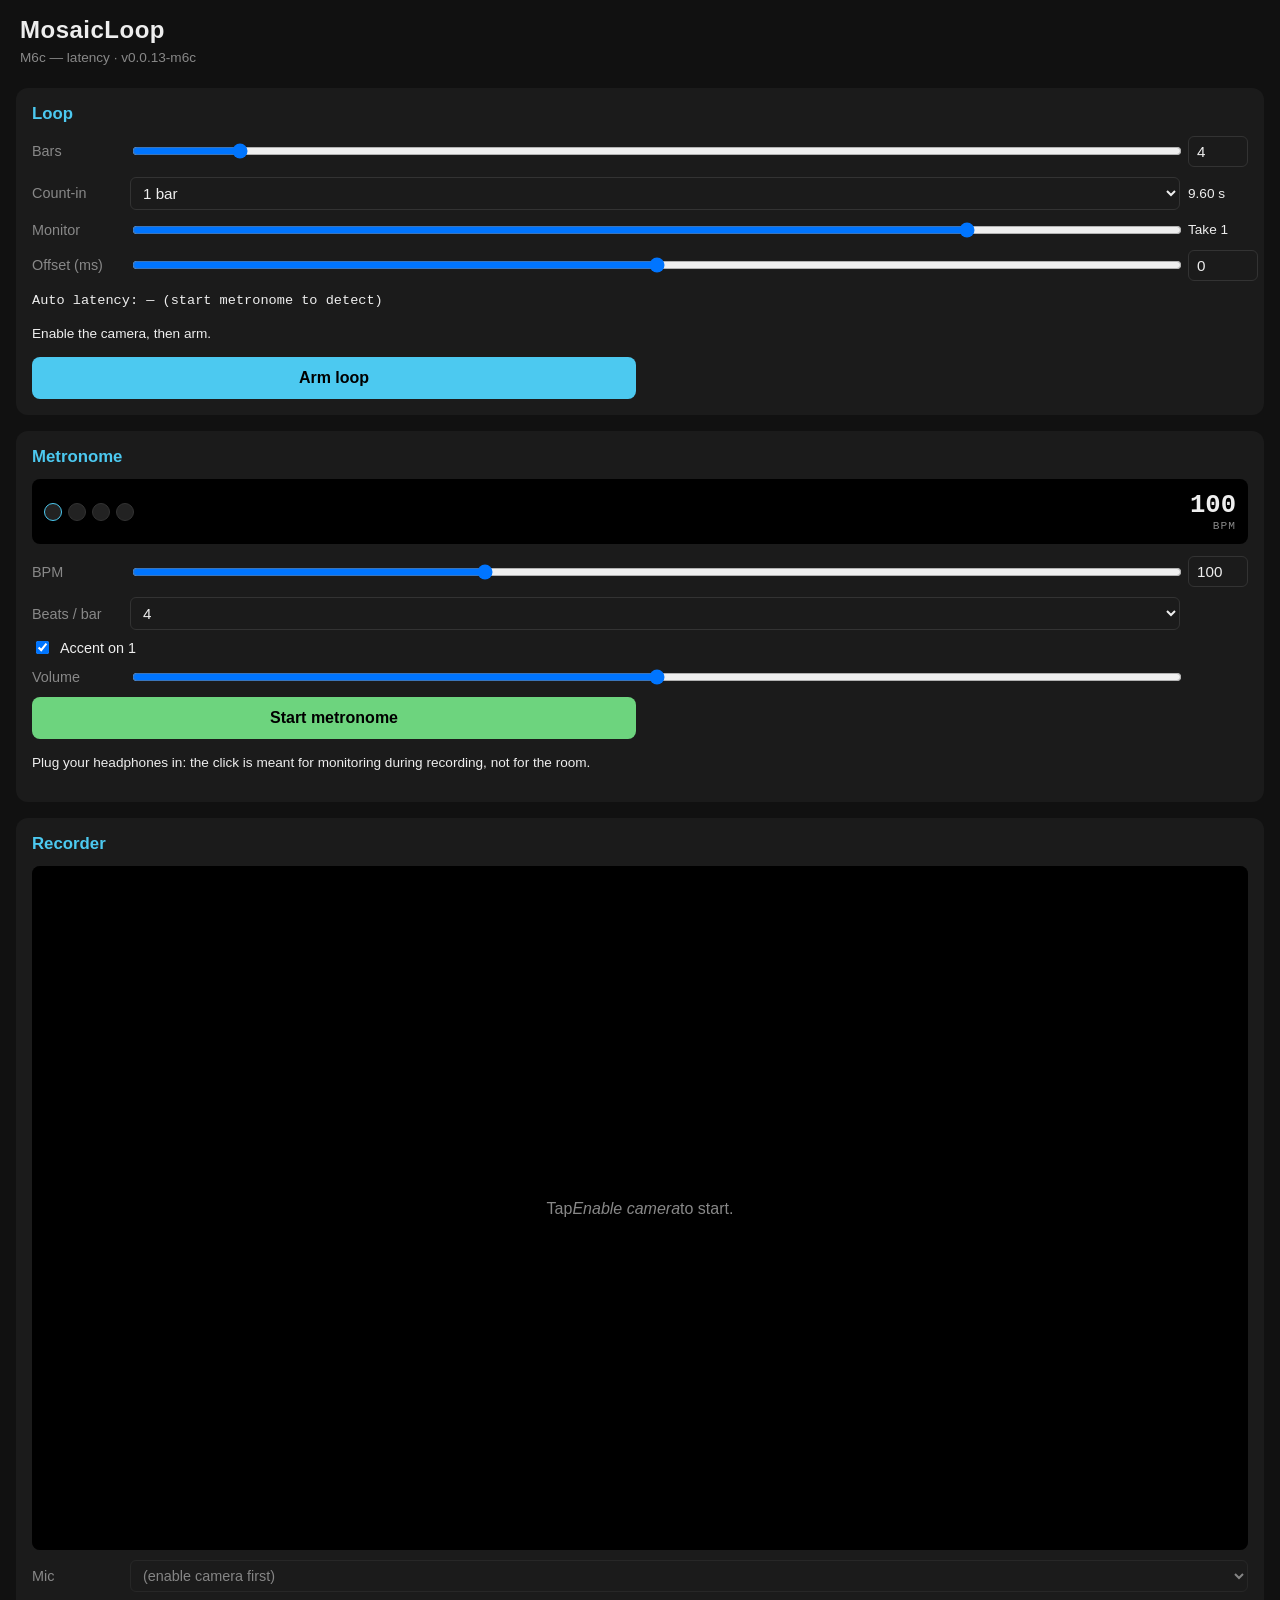
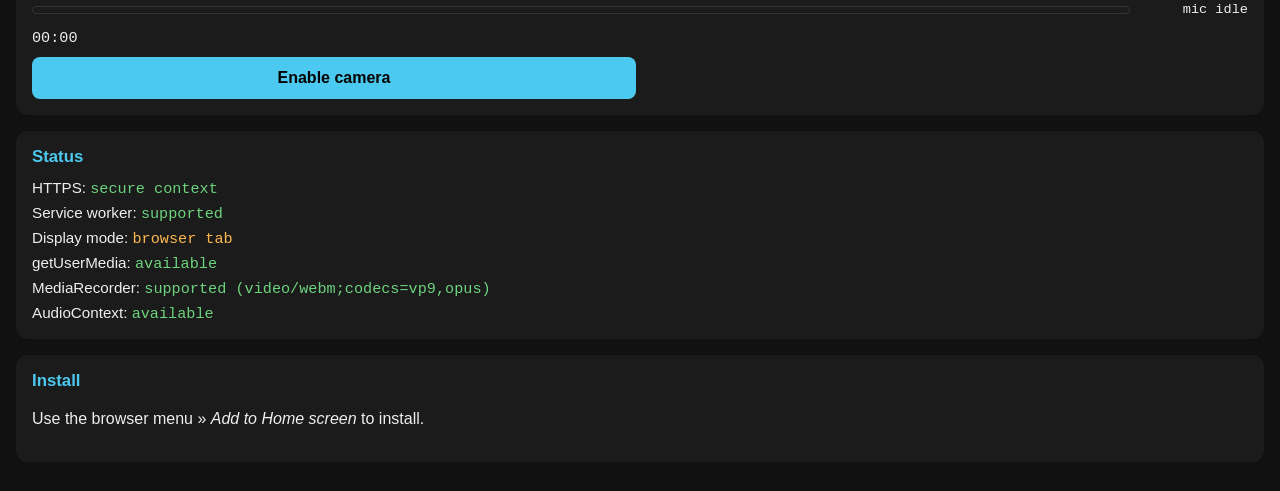
==== commit dd3379e6: "fix(mobile/m6c): compensate Bluetooth/output latency on monitor playback Symptom (M6b): even after t" ====
--- a/index.html
+++ b/index.html
@@ -12,7 +12,7 @@
 <body>
   <header>
     <h1>MosaicLoop</h1>
-    <p class="tag">M6b — sync trim · <span id="app-version">v0.0.12-m6b</span></p>
+    <p class="tag">M6c — latency · <span id="app-version">v0.0.13-m6c</span></p>
   </header>
 
   <main>
@@ -40,6 +40,14 @@
         <input type="range" id="monitor-vol" min="0" max="1" step="0.01" value="0.8" />
         <span class="muted small" id="loop-take-counter">Take 1</span>
       </div>
+
+      <div class="metro-row offset-row">
+        <label for="monitor-offset">Offset (ms)</label>
+        <input type="range" id="monitor-offset" min="-500" max="500" step="1" value="0" />
+        <input type="number" id="monitor-offset-num" min="-500" max="500" step="1" value="0" />
+      </div>
+
+      <p class="muted small" id="latency-info">Auto latency: —</p>
 
       <p id="loop-status" class="muted small">Enable the camera, then arm.</p>
 
--- a/styles.css
+++ b/styles.css
@@ -388,3 +388,14 @@
   text-align: right;
   font-family: ui-monospace, SFMono-Regular, Menlo, monospace;
 }
+
+/* Monitor offset row inherits .metro-row but the number input is
+   wider here because we go up to 500 (3 digits + sign). */
+.offset-row input[type="number"] {
+  min-width: 70px;
+}
+
+#latency-info {
+  font-family: ui-monospace, SFMono-Regular, Menlo, monospace;
+  margin: 0 0 8px;
+}
